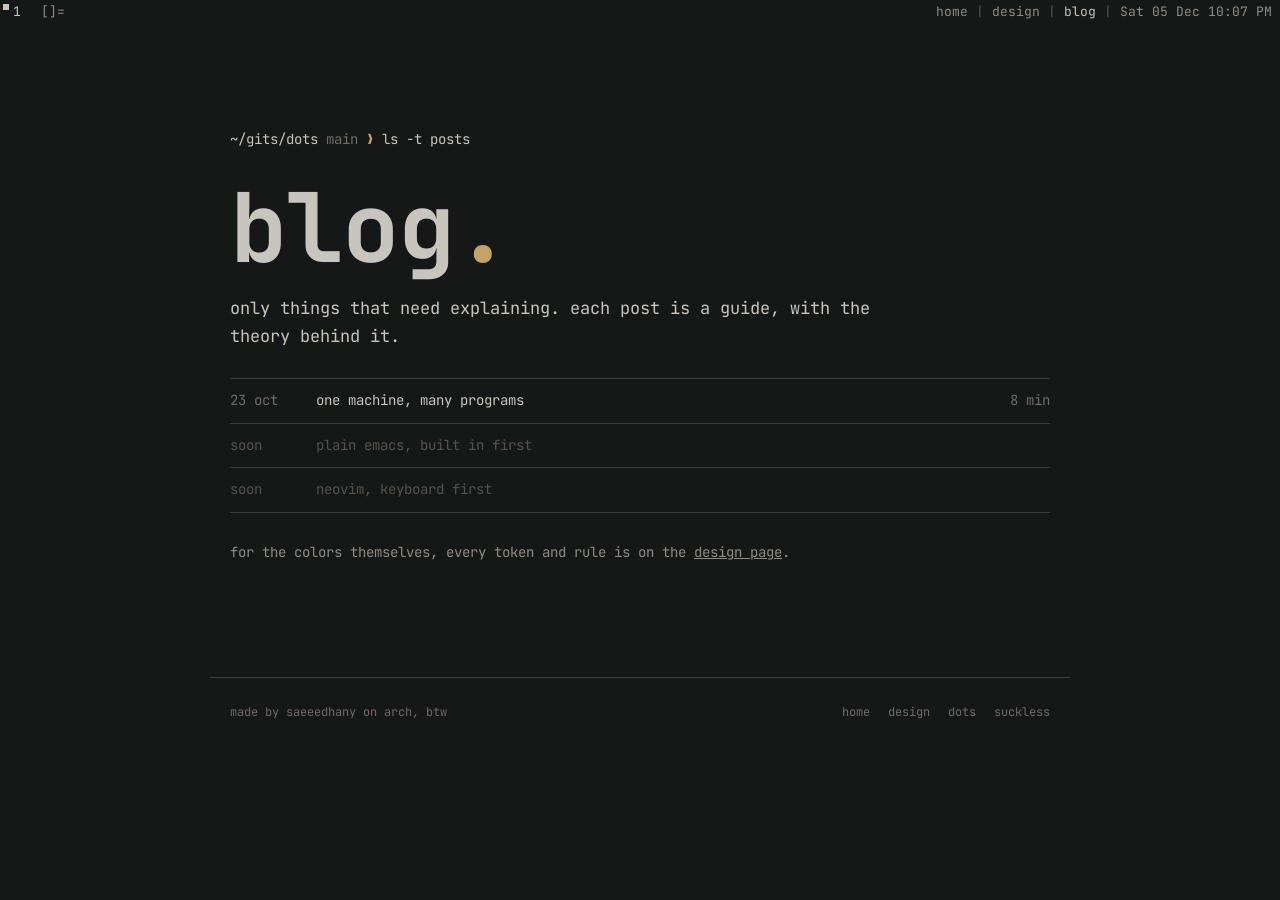
==== blog/index.html @ b7fb4cbc "site: a blog, and a first post on how the programs are set up" ====
<!DOCTYPE html>
<html lang="en" data-theme="black">
<head>
<meta charset="UTF-8">
<meta name="viewport" content="width=device-width, initial-scale=1.0">
<title>dots: blog</title>
<meta name="description" content="guides to saeeedhany's dots, with the thinking behind each setup.">
<link rel="preconnect" href="https://fonts.googleapis.com">
<link rel="preconnect" href="https://fonts.gstatic.com" crossorigin>
<link href="https://fonts.googleapis.com/css2?family=JetBrains+Mono:wght@400;500;700&display=swap" rel="stylesheet">
<link rel="stylesheet" href="../site.css">
<script src="../site.js"></script>
</head>
<body>

<header class="bar">
  <nav class="tags" aria-label="sections">
    <a class="tag sel" href="#posts">1</a>
    <span class="layout hide">[]=</span>
  </nav>
  <div class="status"><a href="../">home</a> <span class="sep">|</span> <a href="../design.html">design</a> <span class="sep">|</span> <span class="here">blog</span><span class="hide"> <span class="sep">|</span> <span id="clock">Fri 23 Oct 04:30 AM</span></span></div>
</header>

<main>

<section id="posts">
  <div class="prompt"><span class="p">~/gits/dots</span><span class="b"> main</span> <span class="a">❯</span> <span class="c">ls -t posts</span></div>
  <h1>blog<span>.</span></h1>
  <p class="lead">only things that need explaining. each post is a guide, with the theory behind it.</p>

  <div class="posts">
    <a class="post" href="one-machine.html"><span class="date">23 oct</span><span class="title">one machine, many programs</span><span class="time">8 min</span></a>
    <div class="post soon"><span class="date">soon</span><span class="title">plain emacs, built in first</span><span class="time"></span></div>
    <div class="post soon"><span class="date">soon</span><span class="title">neovim, keyboard first</span><span class="time"></span></div>
  </div>
  <p style="margin-top:28px">for the colors themselves, every token and rule is on the <a href="../design.html">design page</a>.</p>
</section>

</main>
<footer>
  <span>made by <a href="https://github.com/saeeedhany">saeeedhany</a> on arch, btw</span>
  <nav>
    <a href="../">home</a>
    <a href="../design.html">design</a>
    <a href="https://github.com/saeeedhany/dots">dots</a>
    <a href="https://github.com/saeeedhany/suckless">suckless</a>
  </nav>
</footer>
<div class="toast" id="toast" role="status" aria-live="polite"><b id="toast-title"></b><span id="toast-body"></span></div>
</body>
</html>
---- site.css ----
:root, [data-theme="black"] {
  --bg: #161717; --bg1: #1a1b1b; --bg2: #1d1f1f; --bg3: #222424;
  --line: #3b3e3e; --line2: #484b4b; --fg: #c8c5bf; --fg1: #8f8c86;
  --fg2: #6f6c68; --fg3: #55534f; --accent: #c2a46a; --accent_light1: #cbb180;
  --accent_light2: #d2bc92; --accent_dark1: #a08859; --accent_dark2: #86734d; --accent_dark3: #6c5e40;
  --accent_dark4: #574d37; --green: #8f9a6d; --green_light: #a2ab85; --red: #ba6962;
  --red_dark: #995953; --blue: #7a8ea3; --cursor: #c2a46a; --color0: #222424;
  --color1: #ba6962; --color2: #8f9a6d; --color3: #c2a46a; --color4: #7a8ea3;
  --color5: #a08299; --color6: #7d9e98; --color7: #c8c5bf; --color8: #6f6c68;
  --color9: #c6847e; --color10: #a2ab85; --color11: #ceb687; --color12: #92a2b4;
  --color13: #b299ac; --color14: #94afab; --color15: #d8d6d2;
  --magenta: var(--color5); --cyan: var(--color6);
}

[data-theme="blue"] {
  --bg: #1b1f27; --bg1: #1e232c; --bg2: #212630; --bg3: #252b36;
  --line: #3a4354; --line2: #454f63; --fg: #cdd3de; --fg1: #8f99a8;
  --fg2: #6e7787; --fg3: #565e6b; --accent: #81a1c1; --accent_light1: #96b0cb;
  --accent_light2: #a7bdd4; --accent_dark1: #6d87a2; --accent_dark2: #5d748b; --accent_dark3: #4e6074;
  --accent_dark4: #425062; --green: #9bb48a; --green_light: #b0c4a3; --red: #c47a7a;
  --red_dark: #a26869; --blue: #81a1c1; --cursor: #81a1c1; --color0: #252b36;
  --color1: #c47a7a; --color2: #9bb48a; --color3: #d6b97c; --color4: #81a1c1;
  --color5: #b48ead; --color6: #88c0c8; --color7: #cdd3de; --color8: #6e7787;
  --color9: #d19696; --color10: #b0c4a3; --color11: #e0ca9b; --color12: #9cb5ce;
  --color13: #c4a7bf; --color14: #a4cfd5; --color15: #e3e6ec;
  --magenta: var(--color5); --cyan: var(--color6);
}

[data-theme="grey"] {
  --bg: #282828; --bg1: #2c2c2c; --bg2: #303030; --bg3: #353535;
  --line: #4e4e4e; --line2: #5a5a5a; --fg: #ccc3b8; --fg1: #93877c;
  --fg2: #7a7373; --fg3: #666666; --accent: #c8a46b; --accent_light1: #d8b47a;
  --accent_light2: #e2c58e; --accent_dark1: #a8875a; --accent_dark2: #8a6f4a; --accent_dark3: #705c3e;
  --accent_dark4: #5c4c34; --green: #8aa66a; --green_light: #9ab87a; --red: #c26a6a;
  --red_dark: #a85454; --blue: #7b99a8; --cursor: #c8a46b; --color0: #353535;
  --color1: #c77a7a; --color2: #8aa66a; --color3: #c8a46b; --color4: #7b99a8;
  --color5: #a8879a; --color6: #7fa39a; --color7: #ccc3b8; --color8: #7a7373;
  --color9: #d27c7c; --color10: #9ab87a; --color11: #d8b47a; --color12: #8daab8;
  --color13: #b897aa; --color14: #90b4aa; --color15: #e0d8cd;
  --magenta: var(--color5); --cyan: var(--color6);
}

[data-theme="gruvbox"] {
  --bg: #1d2021; --bg1: #282828; --bg2: #32302f; --bg3: #3c3836;
  --line: #504945; --line2: #665c54; --fg: #ebdbb2; --fg1: #a89984;
  --fg2: #928374; --fg3: #7c6f64; --accent: #83a598; --accent_light1: #95b2a7;
  --accent_light2: #a4bdb3; --accent_dark1: #6f8a80; --accent_dark2: #5f766e; --accent_dark3: #50625c;
  --accent_dark4: #44534e; --green: #b8bb26; --green_light: #98971a; --red: #fb4934;
  --red_dark: #cf4130; --blue: #83a598; --cursor: #83a598; --color0: #282828;
  --color1: #cc241d; --color2: #98971a; --color3: #d79921; --color4: #458588;
  --color5: #b16286; --color6: #689d6a; --color7: #ebdbb2; --color8: #928374;
  --color9: #fb4934; --color10: #b8bb26; --color11: #fabd2f; --color12: #83a598;
  --color13: #d3869b; --color14: #8ec07c; --color15: #fbf1c7;
  --magenta: var(--color5); --cyan: var(--color6);
}

[data-theme="white"] {
  --bg: #e8e6e1; --bg1: #e5e2dd; --bg2: #e1dfd8; --bg3: #dddad3;
  --line: #c7c2b6; --line2: #bcb6a7; --fg: #3a3633; --fg1: #5f5a55;
  --fg2: #7a746e; --fg3: #9a948d; --accent: #3f6b8a; --accent_light1: #355b75;
  --accent_light2: #2d4d63; --accent_dark1: #61849b; --accent_dark2: #7a96a8; --accent_dark3: #94a8b6;
  --accent_dark4: #a8b7c0; --green: #5f6a2c; --green_light: #454d20; --red: #a8423a;
  --red_dark: #b5635b; --blue: #3f6b8a; --cursor: #3f6b8a; --color0: #3a3633;
  --color1: #a8423a; --color2: #5f6a2c; --color3: #81600e; --color4: #3f6b8a;
  --color5: #8a4f72; --color6: #397165; --color7: #5f5a55; --color8: #7a746e;
  --color9: #8a3630; --color10: #454d20; --color11: #5c450a; --color12: #32556e;
  --color13: #70405d; --color14: #2b564d; --color15: #1f1d1b;
  --magenta: var(--color5); --cyan: var(--color6);
}

* { box-sizing: border-box; margin: 0; padding: 0; }
html { scroll-behavior: smooth; scroll-padding-top: 48px; }
body {
  background: var(--bg); color: var(--fg);
  font: 14px/1.7 'JetBrains Mono', ui-monospace, monospace;
  transition: background .25s, color .25s;
}
a { color: inherit; }
::selection { background: var(--line); color: var(--fg); }

.bar {
  position: fixed; inset: 0 0 auto 0; z-index: 10; height: 24px;
  display: flex; align-items: center; justify-content: space-between;
  background: var(--bg); color: var(--fg1); font-size: 13px; line-height: 24px;
  transition: background .25s;
}
.tags { display: flex; height: 100%; }
.tag {
  position: relative; display: block; padding: 0 11px 0 13px; height: 100%;
  color: var(--fg1); text-decoration: none;
}
.tag::before {
  content: ""; position: absolute; top: 4px; left: 3px; width: 4px; height: 4px;
  border: 1px solid currentColor;
}
.tag.sel { color: var(--fg); }
.tag.sel::before { background: currentColor; }
.tag:hover { color: var(--fg); }
.layout { padding: 0 9px; }
.status { padding-right: 8px; white-space: nowrap; overflow: hidden; }
.status .sep { color: var(--fg3); }

main { max-width: 860px; margin: 0 auto; padding: 72px 20px 40px; }
section { padding: 56px 0 72px; }
section + section { border-top: 1px solid var(--line); }

.prompt { color: var(--fg); white-space: pre; overflow-x: auto; }
.prompt .p { color: var(--fg); }
.prompt .b { color: var(--fg2); }
.prompt .a { color: var(--accent); }
.prompt .c { color: var(--fg); }
.prompt + h1 { margin-top: 28px; }
.prompt + h2 { margin-top: 30px; }

h1 { font-size: clamp(48px, 11vw, 96px); line-height: 1; font-weight: 700; letter-spacing: -2px; margin: 28px 0 18px; }
h1 span { color: var(--accent); }
h2 { font-size: 13px; font-weight: 500; color: var(--fg2); text-transform: lowercase; margin-bottom: 18px; }
h2 b { color: var(--accent); font-weight: 500; }
h3 { font-size: 14px; font-weight: 700; color: var(--fg); margin: 40px 0 12px; }
.lead { font-size: 17px; line-height: 1.65; color: var(--fg); max-width: 640px; }
p { max-width: 640px; color: var(--fg1); }
p + p { margin-top: 12px; }
code, .k { color: var(--fg); }
.dim { color: var(--fg2); }

.screen {
  margin: 44px 0 8px; aspect-ratio: 16 / 9; position: relative;
  border: 1px solid var(--line); background: var(--bg); overflow: hidden;
  font-size: clamp(6px, 1.25vw, 11px); line-height: 1.5;
}
.screen .sbar { display: flex; justify-content: space-between; height: 1.9em; line-height: 1.9em; color: var(--fg1); padding-right: .6em; }
.screen .sbar .t { padding: 0 .7em; }
.screen .sbar .t.sel { color: var(--fg); }
.tiles {
  position: absolute; top: 1.9em; left: 0; right: 0; bottom: 0; padding: 6px;
  display: grid; grid-template-columns: 55% 1fr; grid-template-rows: 1fr 1fr; gap: 6px;
}
.win { border: 1px solid var(--line); padding: .7em .9em; overflow: hidden; white-space: pre; color: var(--fg1); }
.win.master { grid-row: 1 / 3; border-color: var(--line2); }
.win .u { color: var(--accent); font-weight: 700; }
.win .g { color: var(--green); }
.win .b { color: var(--blue); }
.win .r { color: var(--red); }
.win .m { color: var(--magenta); }
.win .f { color: var(--fg); }
.win .n { color: var(--fg3); }
.win .d { color: var(--fg2); }
.cursor { display: inline-block; width: .6em; height: 1.1em; background: var(--accent); vertical-align: text-bottom; animation: blink 1.1s steps(1) infinite; }
@keyframes blink { 50% { opacity: 0; } }
.notif {
  position: absolute; top: 2.6em; right: 1em; width: 30%; padding: .6em .9em;
  background: var(--bg); border: 1px solid var(--accent); color: var(--fg1);
}
.notif b { display: block; color: var(--fg); font-weight: 700; }
.caption { font-size: 12px; color: var(--fg2); }

.list { display: grid; grid-template-columns: max-content 1fr; gap: 6px 28px; margin-top: 6px; }
.list dt { color: var(--fg); }
.list dt a { text-decoration: none; border-bottom: 1px solid var(--line2); }
.list dt a:hover { color: var(--accent); border-color: var(--accent); }
.list dd { color: var(--fg1); }
.keys dt { color: var(--accent); }

ol.rules { list-style: none; counter-reset: r; margin-top: 8px; }
ol.rules li { counter-increment: r; display: grid; grid-template-columns: 2.4em 1fr; padding: 14px 0; border-bottom: 1px solid var(--line); }
ol.rules li:last-child { border-bottom: 0; }
ol.rules li::before { content: counter(r); color: var(--fg3); }
ol.rules b { color: var(--fg); font-weight: 700; display: block; }
ol.rules span { color: var(--fg1); }

.palette { display: grid; grid-template-columns: repeat(auto-fill, minmax(118px, 1fr)); gap: 8px; margin-top: 8px; }
.sw { cursor: pointer; border: 1px solid var(--line); background: none; color: var(--fg1); font: inherit; font-size: 12px; text-align: left; padding: 0; }
.sw:hover { border-color: var(--fg2); }
.sw i { display: block; height: 44px; border-bottom: 1px solid var(--line); }
.sw span { display: block; padding: 6px 8px; line-height: 1.4; }
.sw span b { display: block; color: var(--fg); font-weight: 500; }

.themes { display: grid; gap: 4px; margin: 8px 0 6px; }
.th {
  display: grid; grid-template-columns: 1.6em 7em 1fr; align-items: center;
  background: none; border: 0; color: var(--fg1); font: inherit; text-align: left; cursor: pointer; padding: 4px 0;
}
.th:hover { color: var(--fg); }
.th.cur { color: var(--fg); }
.th .mark { color: var(--accent); }
.th .strip { display: flex; height: 14px; max-width: 240px; border: 1px solid var(--line); }
.th .strip i { flex: 1; }
.th .desc { grid-column: 3; color: var(--fg2); font-size: 12px; }

.block {
  position: relative; border: 1px solid var(--line); padding: 14px 16px; margin: 10px 0 6px;
  white-space: pre; overflow-x: auto; color: var(--fg); font-variant-ligatures: none;
}
.block .dim { color: var(--fg2); }
.copy {
  position: absolute; top: 8px; right: 8px; background: var(--bg); border: 1px solid var(--line);
  color: var(--fg2); font: inherit; font-size: 12px; padding: 1px 8px; cursor: pointer;
}
.copy:hover { color: var(--fg); border-color: var(--fg2); }

.steps { margin-top: 10px; }
.steps div { display: grid; grid-template-columns: 2.6em 7em 1fr; }
.steps .ok { color: var(--green); }
.steps .s { color: var(--fg); }
.steps .w { color: var(--fg1); }

.bar .here { color: var(--fg); text-decoration: none; }
.bar .status a { color: var(--fg1); text-decoration: none; }
.bar .status a:hover { color: var(--fg); }

.tokens { display: grid; gap: 2px; margin-top: 8px; }
.tok {
  display: grid; grid-template-columns: 28px 9.5em 5.5em 1fr; gap: 14px; align-items: center;
  background: none; border: 0; padding: 5px 0; color: var(--fg1); font: inherit; text-align: left; cursor: pointer;
}
.tok:hover { color: var(--fg); }
.tok i { height: 18px; border: 1px solid var(--line); }
.tok b { color: var(--fg); font-weight: 500; }
.tok .hex { color: var(--fg2); }
.ansi { display: grid; grid-template-columns: repeat(8, minmax(0, 1fr)); gap: 6px; margin-top: 8px; }
.ansi .sw i { height: 28px; }

.sx .kw { color: var(--color1); }
.sx .st { color: var(--color2); }
.sx .ty { color: var(--color3); }
.sx .fn { color: var(--color4); }
.sx .cn { color: var(--color5); }
.sx .pp, .sx .es { color: var(--color6); }
.sx .cm { color: var(--fg2); font-style: italic; }
.sx .pu { color: var(--fg1); }
.sx .ln { color: var(--fg3); }
.sx .lc { color: var(--accent); }
.sx .hl { display: inline-block; min-width: 100%; background: var(--bg1); }
.list + p { margin-top: 18px; }

.flow { display: grid; margin: 14px 0 8px; }
.node { border: 1px solid var(--line); padding: 10px 14px; }
.node b { display: block; color: var(--fg); font-weight: 500; }
.node span { color: var(--fg1); }
.node code { color: var(--accent); }
.arrow { color: var(--fg3); padding: 2px 0 2px 18px; }
.fan { display: grid; grid-template-columns: repeat(auto-fill, minmax(200px, 1fr)); gap: 6px; }
.fan .node { padding: 8px 12px; font-size: 13px; }

pre { font: inherit; }
.article h2 { font-size: 15px; font-weight: 700; color: var(--fg); margin: 0 0 16px; }
.article h2 b { color: var(--accent); font-weight: 700; }
.article #roles h2 { margin-top: 44px; }
.article p b { color: var(--fg); font-weight: 500; }
.meta { color: var(--fg2); font-size: 12px; margin: -4px 0 28px; }
.meta .sep { color: var(--fg3); }
.src { font-size: 12px; color: var(--fg2); }
.block + .src { margin-top: 0; }
.back { margin-top: 28px; }
.back a { color: var(--fg1); text-decoration: none; }
.back a:hover { color: var(--accent); }

.posts { display: grid; margin-top: 28px; border-top: 1px solid var(--line); }
.post {
  display: grid; grid-template-columns: 5em 1fr auto; gap: 16px; padding: 10px 0;
  border-bottom: 1px solid var(--line); color: var(--fg); text-decoration: none;
}
.post .date, .post .time { color: var(--fg2); }
a.post:hover { background: var(--bg1); }
a.post:hover .title { color: var(--accent); }
.post.soon, .post.soon .date { color: var(--fg3); }

footer { max-width: 860px; margin: 0 auto; padding: 24px 20px 48px; border-top: 1px solid var(--line); display: flex; flex-wrap: wrap; gap: 8px 24px; justify-content: space-between; color: var(--fg2); font-size: 12px; }
footer a { text-decoration: none; }
footer a:hover { color: var(--fg); }
footer nav { display: flex; gap: 18px; }

.toast {
  position: fixed; top: 34px; right: 14px; z-index: 20; min-width: 220px; max-width: 320px;
  background: var(--bg); border: 1px solid var(--accent); padding: 10px 14px; color: var(--fg1); font-size: 13px;
  opacity: 0; transform: translateY(-6px); pointer-events: none; transition: opacity .2s, transform .2s;
}
.toast.on { opacity: 1; transform: none; }
.toast b { display: block; color: var(--fg); }

@media (max-width: 720px) {
  body { font-size: 13px; }
  main { padding: 56px 16px 32px; }
  section { padding: 40px 0 56px; }
  .bar .hide { display: none; }
  .list { grid-template-columns: 1fr; gap: 0; }
  .list dd { margin-bottom: 10px; }
  .tiles { grid-template-columns: 1fr; grid-template-rows: 1fr; }
  .win:not(.master) { display: none; }
  .win.master { grid-row: auto; }
  .notif { width: 46%; }
  .steps div { grid-template-columns: 2.6em 1fr; }
  .steps .w { grid-column: 2; margin-bottom: 6px; }
  .th { grid-template-columns: 1.6em 6em 1fr; }
  .tok { grid-template-columns: 28px 1fr auto; gap: 4px 12px; }
  .tok .job { grid-column: 2 / 4; }
  .ansi { grid-template-columns: repeat(4, minmax(0, 1fr)); }
  footer { padding: 24px 16px 40px; }
}
@media (prefers-reduced-motion: reduce) {
  html { scroll-behavior: auto; }
  .cursor { animation: none; }
}
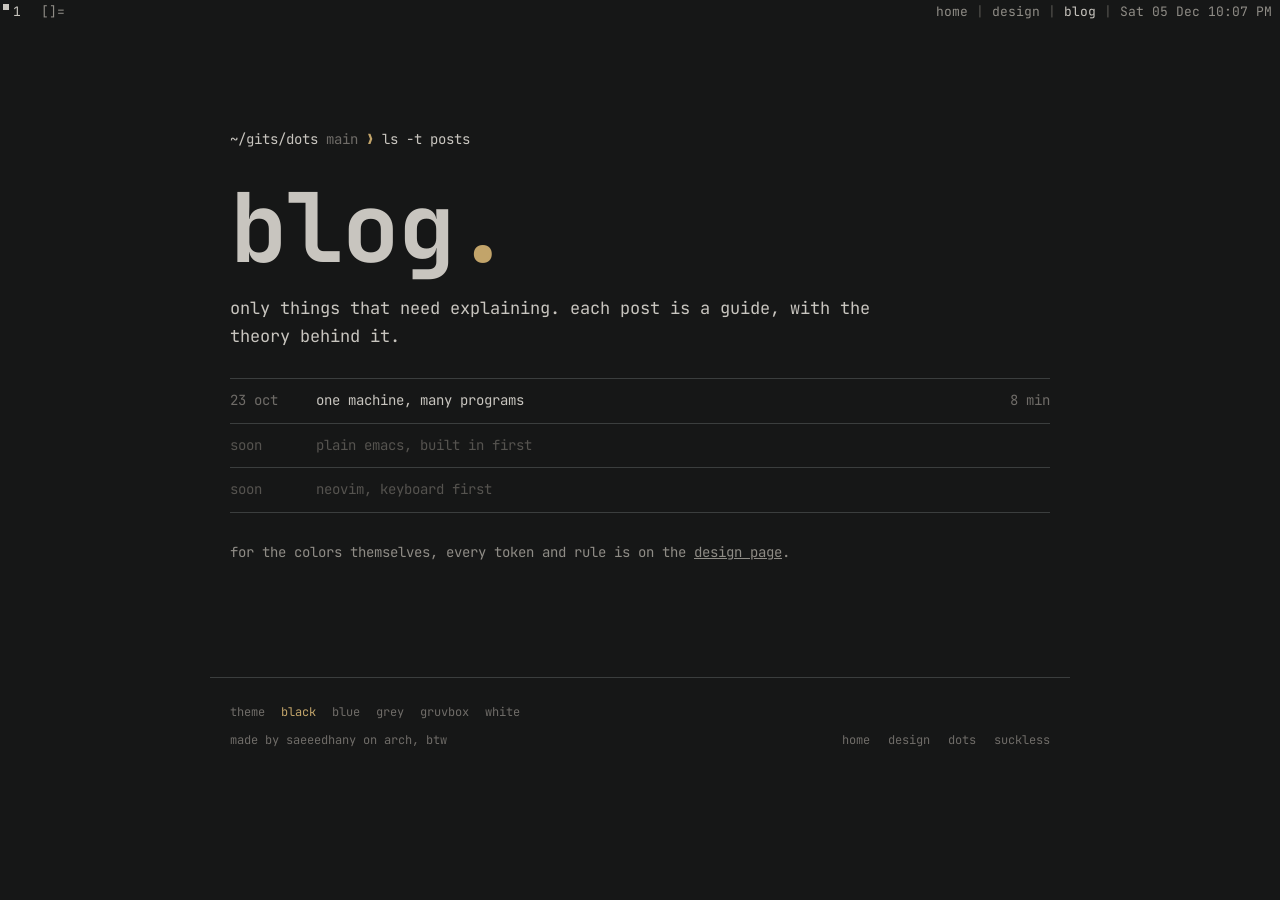
==== commit a4cd96ec: "site and emacs: correct every claim against the code, a theme picker on every page, format only wher" ====
--- a/blog/index.html
+++ b/blog/index.html
@@ -38,6 +38,7 @@
 
 </main>
 <footer>
+  <div class="picker" id="picker"></div>
   <span>made by <a href="https://github.com/saeeedhany">saeeedhany</a> on arch, btw</span>
   <nav>
     <a href="../">home</a>
--- a/site.css
+++ b/site.css
@@ -238,7 +238,7 @@
 .node b { display: block; color: var(--fg); font-weight: 500; }
 .node span { color: var(--fg1); }
 .node code { color: var(--accent); }
-.arrow { color: var(--fg3); padding: 2px 0 2px 18px; }
+.arrow { color: var(--fg2); padding: 2px 0 2px 18px; }
 .fan { display: grid; grid-template-columns: repeat(auto-fill, minmax(200px, 1fr)); gap: 6px; }
 .fan .node { padding: 8px 12px; font-size: 13px; }
 
@@ -269,6 +269,10 @@
 footer a { text-decoration: none; }
 footer a:hover { color: var(--fg); }
 footer nav { display: flex; gap: 18px; }
+.picker { flex-basis: 100%; display: flex; flex-wrap: wrap; gap: 4px 16px; }
+.picker button { background: none; border: 0; color: var(--fg2); font: inherit; cursor: pointer; padding: 0; }
+.picker button:hover { color: var(--fg); }
+.picker button.cur { color: var(--accent); }
 
 .toast {
   position: fixed; top: 34px; right: 14px; z-index: 20; min-width: 220px; max-width: 320px;
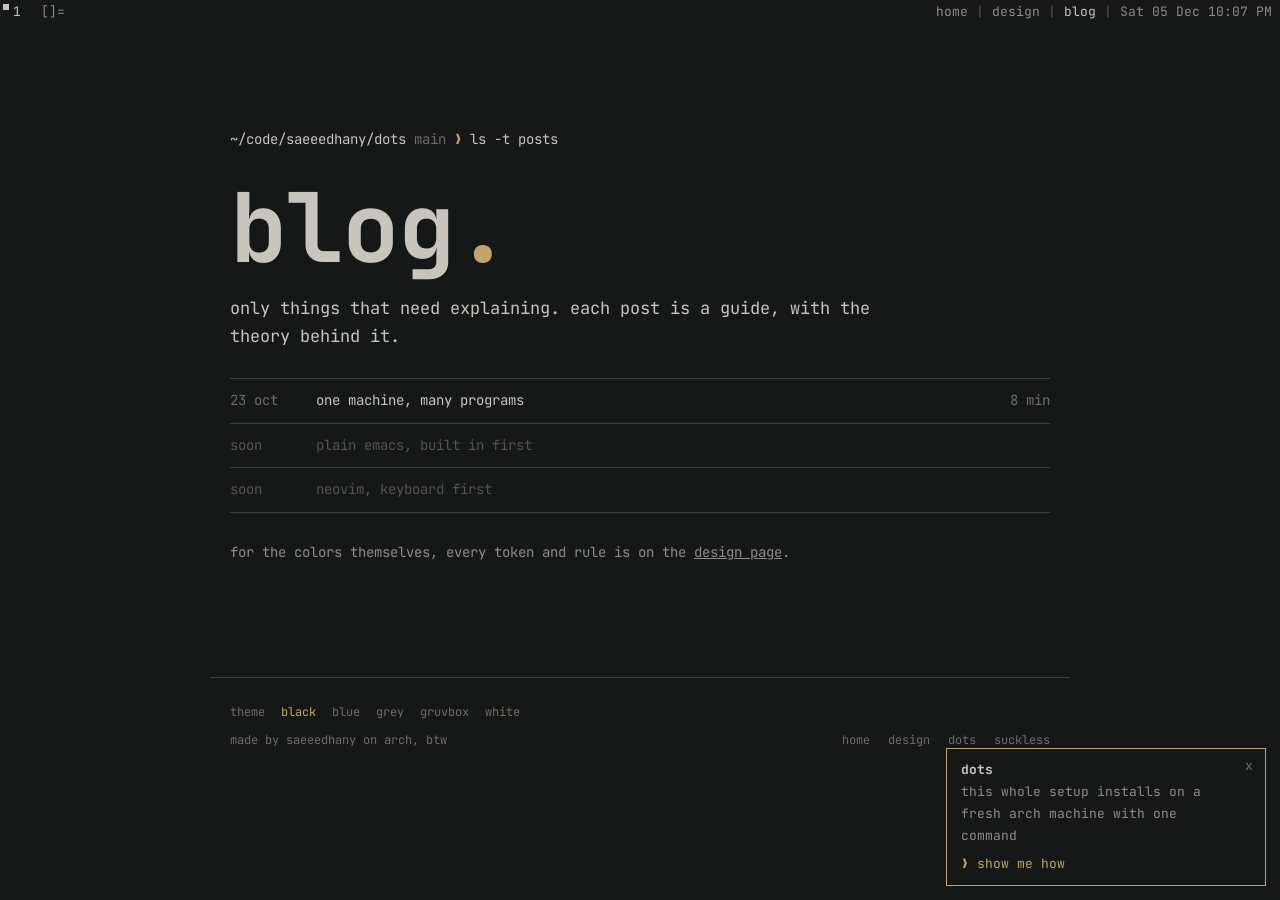
==== commit 8444e52e: "paths: dots lives in ~/code/saeeedhany now" ====
--- a/blog/index.html
+++ b/blog/index.html
@@ -24,7 +24,7 @@
 <main>
 
 <section id="posts">
-  <div class="prompt"><span class="p">~/gits/dots</span><span class="b"> main</span> <span class="a">❯</span> <span class="c">ls -t posts</span></div>
+  <div class="prompt"><span class="p">~/code/saeeedhany/dots</span><span class="b"> main</span> <span class="a">❯</span> <span class="c">ls -t posts</span></div>
   <h1>blog<span>.</span></h1>
   <p class="lead">only things that need explaining. each post is a guide, with the theory behind it.</p>
 
--- a/site.css
+++ b/site.css
@@ -148,8 +148,8 @@
 .cursor { display: inline-block; width: .6em; height: 1.1em; background: var(--accent); vertical-align: text-bottom; animation: blink 1.1s steps(1) infinite; }
 @keyframes blink { 50% { opacity: 0; } }
 .notif {
-  position: absolute; top: 2.6em; right: 1em; width: 30%; padding: .6em .9em;
-  background: var(--bg); border: 1px solid var(--accent); color: var(--fg1);
+  position: absolute; bottom: 1em; right: 1em; width: 30%; padding: .6em .9em;
+  background: var(--bg); border: 1px solid var(--line2); color: var(--fg1);
 }
 .notif b { display: block; color: var(--fg); font-weight: 700; }
 .caption { font-size: 12px; color: var(--fg2); }
@@ -274,13 +274,27 @@
 .picker button:hover { color: var(--fg); }
 .picker button.cur { color: var(--accent); }
 
-.toast {
-  position: fixed; top: 34px; right: 14px; z-index: 20; min-width: 220px; max-width: 320px;
+.notes {
+  position: fixed; bottom: 14px; right: 14px; z-index: 20; width: 320px; max-width: calc(100vw - 28px);
+  display: flex; flex-direction: column; align-items: flex-end; gap: 8px; pointer-events: none;
+}
+.toast, .hint {
+  min-width: 220px; max-width: 100%; pointer-events: auto;
   background: var(--bg); border: 1px solid var(--accent); padding: 10px 14px; color: var(--fg1); font-size: 13px;
-  opacity: 0; transform: translateY(-6px); pointer-events: none; transition: opacity .2s, transform .2s;
-}
-.toast.on { opacity: 1; transform: none; }
-.toast b { display: block; color: var(--fg); }
+}
+.toast { display: none; }
+.toast.on, .hint.on { display: block; animation: pop .2s ease-out; }
+.toast b, .hint b { display: block; color: var(--fg); }
+.hint { display: none; position: relative; width: 100%; text-decoration: none; padding-right: 34px; }
+.hint .go { display: block; margin-top: 6px; color: var(--accent); }
+.hint:hover { background: var(--bg1); }
+.hint:hover .go { color: var(--accent_light1); }
+.hint .x {
+  position: absolute; top: 6px; right: 8px; padding: 0 4px; border: 0; background: none;
+  color: var(--fg2); font: inherit; cursor: pointer;
+}
+.hint .x:hover { color: var(--fg); }
+@keyframes pop { from { opacity: 0; transform: translateY(6px); } }
 
 @media (max-width: 720px) {
   body { font-size: 13px; }
@@ -303,5 +317,5 @@
 }
 @media (prefers-reduced-motion: reduce) {
   html { scroll-behavior: auto; }
-  .cursor { animation: none; }
-}
+  .cursor, .toast.on, .hint.on { animation: none; }
+}
